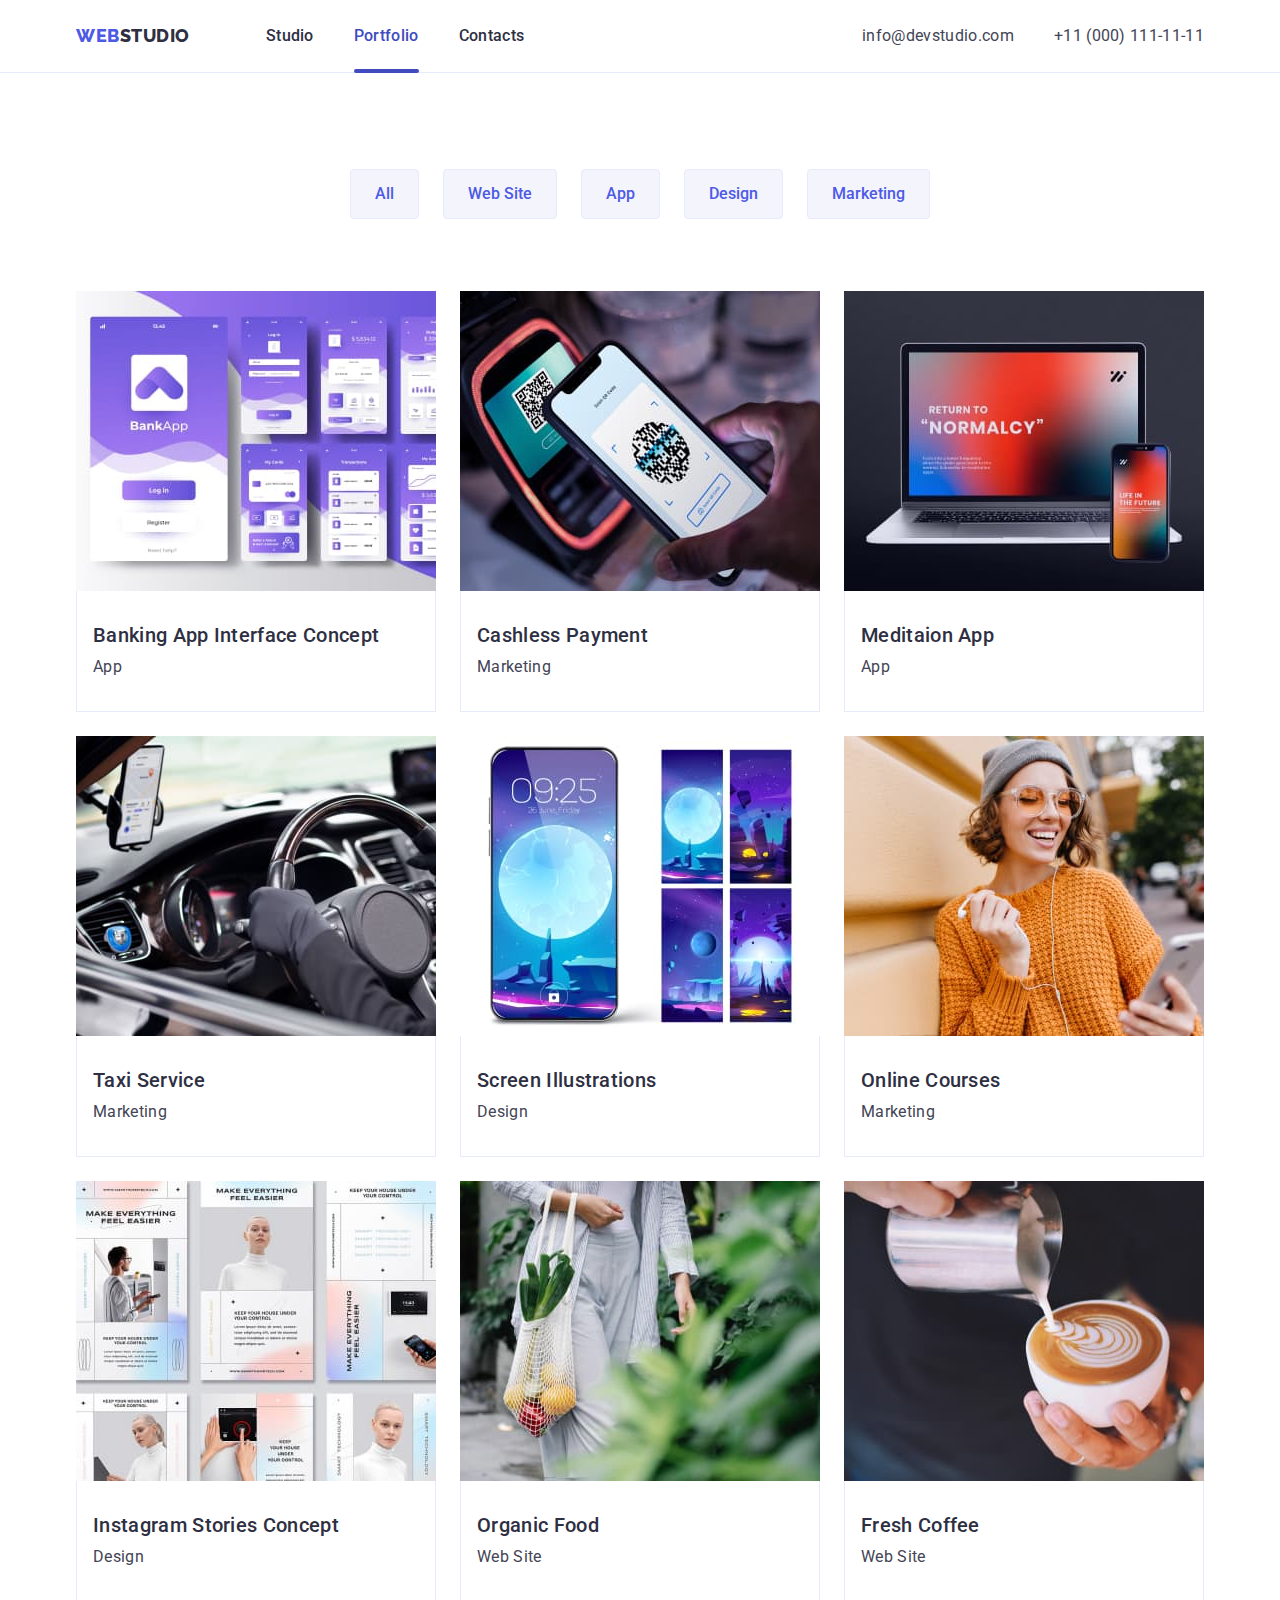
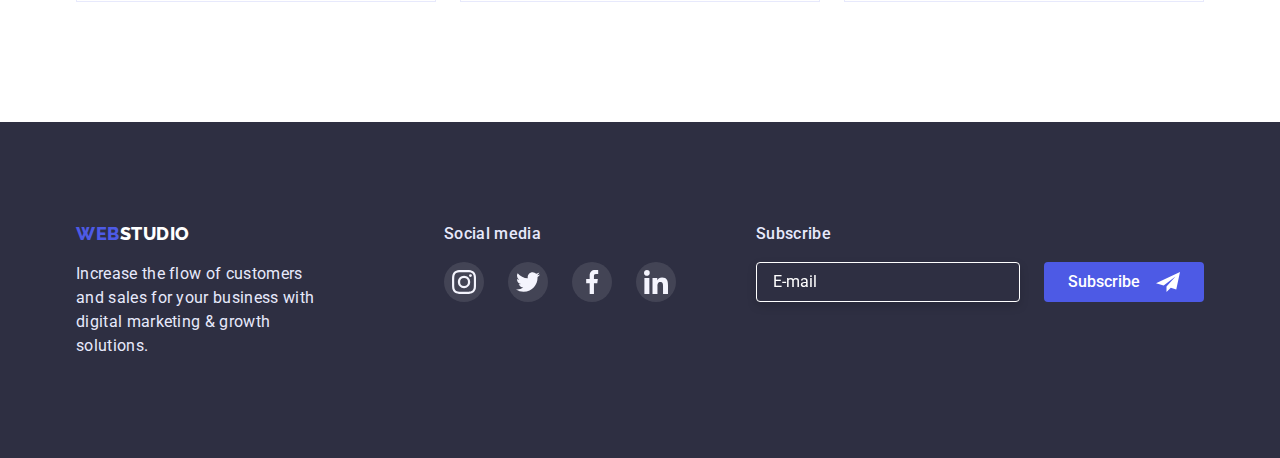
==== portfolio.html @ be39a6aa "Initial commit" ====
<!DOCTYPE html>
<html lang="en">
  <head>
    <meta charset="UTF-8" />
    <meta http-equiv="X-UA-Compatible" content="IE=edge" />
    <meta name="viewport" content="width=device-width, initial-scale=1.0" />
    <title>Web Studio</title>
    <link
      rel="stylesheet"
      href="https://cdnjs.cloudflare.com/ajax/libs/modern-normalize/1.1.0/modern-normalize.min.css"
    />
    <link rel="preconnect" href="https://fonts.googleapis.com" />
    <link rel="preconnect" href="https://fonts.gstatic.com" crossorigin />
    <link
      href="https://fonts.googleapis.com/css2?family=Raleway:wght@800&family=Roboto:wght@400;500;700&display=swap"
      rel="stylesheet"
    />
    <link rel="stylesheet" href="./css/styles.css" />
  </head>
  <body>
    <header>
      <div class="container">
        <div class="header-container">
          <nav class="header-nav">
            <a class="logo" href="./index.html">
              Web<span class="logo-decorate">Studio</span>
            </a>
            <ul class="header-menu">
              <li>
                <a class="navigation-link" href="./index.html"> Studio </a>
              </li>
              <li>
                <a class="navigation-link current" href="./portfolio.html">
                  Portfolio
                </a>
              </li>
              <li>
                <a class="navigation-link" href=""> Contacts </a>
              </li>
            </ul>
          </nav>
          <address>
            <ul class="header-adress">
              <li>
                <a class="address-link" href="mailto:info@devstudio.com"
                  >info@devstudio.com</a
                >
              </li>
              <li>
                <a class="address-link" href="tel:+110001111111"
                  >+11 (000) 111-11-11</a
                >
              </li>
            </ul>
          </address>
        </div>
      </div>
    </header>

    <main>
      <section class="portfolio">
        <div class="container">
          <h1 class="visually-hidden">Portfolio</h1>
          <ul class="portfolio-filter-menu">
            <li>
              <button class="portfolio-filter-btn" type="button">All</button>
            </li>
            <li>
              <button class="portfolio-filter-btn" type="button">
                Web Site
              </button>
            </li>
            <li>
              <button class="portfolio-filter-btn" type="button">App</button>
            </li>
            <li>
              <button class="portfolio-filter-btn" type="button">Design</button>
            </li>
            <li>
              <button class="portfolio-filter-btn" type="button">
                Marketing
              </button>
            </li>
          </ul>
          <ul class="portfolio-filter-list">
            <li class="portfolio-project-item">
              <a class="portfolio-project-link" href="">
                <div class="portfolio-image">
                  <img
                    src="./images/ProjectCard1.jpg"
                    alt="Banking App Interface Concept"
                    width="360"
                    height="300"
                  />
                  <p class="portfolio-description">
                    14 Stylish and User-Friendly App Design Concepts · Task
                    Manager App · Calorie Tracker App · Exotic Fruit Ecommerce
                    App · Cloud Storage App
                  </p>
                </div>
                <div class="portfolio-project-name">
                  <h2 class="portfolio-project-title">
                    Banking App Interface Concept
                  </h2>
                  <p class="portfolio-project-type">App</p>
                </div></a
              >
            </li>
            <li class="portfolio-project-item">
              <a class="portfolio-project-link" href="">
                <div class="portfolio-image">
                  <img
                    src="./images/ProjectCard2.jpg"
                    alt="Cashless Payment"
                    width="360"
                    height="300"
                  />
                  <p class="portfolio-description">
                    14 Stylish and User-Friendly App Design Concepts · Task
                    Manager App · Calorie Tracker App · Exotic Fruit Ecommerce
                    App · Cloud Storage App
                  </p>
                </div>
                <div class="portfolio-project-name">
                  <h2 class="portfolio-project-title">Cashless Payment</h2>
                  <p class="portfolio-project-type">Marketing</p>
                </div></a
              >
            </li>
            <li class="portfolio-project-item">
              <a class="portfolio-project-link" href="">
                <div class="portfolio-image">
                  <img
                    src="./images/ProjectCard3.jpg"
                    alt="Meditaion App"
                    width="360"
                    height="300"
                  />
                  <p class="portfolio-description">
                    14 Stylish and User-Friendly App Design Concepts · Task
                    Manager App · Calorie Tracker App · Exotic Fruit Ecommerce
                    App · Cloud Storage App
                  </p>
                </div>
                <div class="portfolio-project-name">
                  <h2 class="portfolio-project-title">Meditaion App</h2>
                  <p class="portfolio-project-type">App</p>
                </div></a
              >
            </li>
            <li class="portfolio-project-item">
              <a class="portfolio-project-link" href="">
                <div class="portfolio-image">
                  <img
                    src="./images/ProjectCard4.jpg"
                    alt="Taxi Service"
                    width="360"
                    height="300"
                  />
                  <p class="portfolio-description">
                    14 Stylish and User-Friendly App Design Concepts · Task
                    Manager App · Calorie Tracker App · Exotic Fruit Ecommerce
                    App · Cloud Storage App
                  </p>
                </div>
                <div class="portfolio-project-name">
                  <h2 class="portfolio-project-title">Taxi Service</h2>
                  <p class="portfolio-project-type">Marketing</p>
                </div></a
              >
            </li>
            <li class="portfolio-project-item">
              <a class="portfolio-project-link" href="">
                <div class="portfolio-image">
                  <img
                    src="./images/ProjectCard5.jpg"
                    alt="Screen Illustrations"
                    width="360"
                    height="300"
                  />
                  <p class="portfolio-description">
                    14 Stylish and User-Friendly App Design Concepts · Task
                    Manager App · Calorie Tracker App · Exotic Fruit Ecommerce
                    App · Cloud Storage App
                  </p>
                </div>
                <div class="portfolio-project-name">
                  <h2 class="portfolio-project-title">Screen Illustrations</h2>
                  <p class="portfolio-project-type">Design</p>
                </div></a
              >
            </li>
            <li class="portfolio-project-item">
              <a class="portfolio-project-link" href="">
                <div class="portfolio-image">
                  <img
                    src="./images/ProjectCard6.jpg"
                    alt="Online Courses"
                    width="360"
                    height="300"
                  />
                  <p class="portfolio-description">
                    14 Stylish and User-Friendly App Design Concepts · Task
                    Manager App · Calorie Tracker App · Exotic Fruit Ecommerce
                    App · Cloud Storage App
                  </p>
                </div>
                <div class="portfolio-project-name">
                  <h2 class="portfolio-project-title">Online Courses</h2>
                  <p class="portfolio-project-type">Marketing</p>
                </div></a
              >
            </li>
            <li class="portfolio-project-item">
              <a class="portfolio-project-link" href="">
                <div class="portfolio-image">
                  <img
                    src="./images/ProjectCard7.jpg"
                    alt="Instagram Stories Concept"
                    width="360"
                    height="300"
                  />
                  <p class="portfolio-description">
                    14 Stylish and User-Friendly App Design Concepts · Task
                    Manager App · Calorie Tracker App · Exotic Fruit Ecommerce
                    App · Cloud Storage App
                  </p>
                </div>
                <div class="portfolio-project-name">
                  <h2 class="portfolio-project-title">
                    Instagram Stories Concept
                  </h2>
                  <p class="portfolio-project-type">Design</p>
                </div></a
              >
            </li>
            <li class="portfolio-project-item">
              <a class="portfolio-project-link" href="">
                <div class="portfolio-image">
                  <img
                    src="./images/ProjectCard8.jpg"
                    alt="Organic Food"
                    width="360"
                    height="300"
                  />
                  <p class="portfolio-description">
                    14 Stylish and User-Friendly App Design Concepts · Task
                    Manager App · Calorie Tracker App · Exotic Fruit Ecommerce
                    App · Cloud Storage App
                  </p>
                </div>
                <div class="portfolio-project-name">
                  <h2 class="portfolio-project-title">Organic Food</h2>
                  <p class="portfolio-project-type">Web Site</p>
                </div></a
              >
            </li>

            <li class="portfolio-project-item">
              <a class="portfolio-project-link" href="">
                <div class="portfolio-image">
                  <img
                    src="./images/ProjectCard9.jpg"
                    alt="Fresh Coffee"
                    width="360"
                    height="300"
                  />
                  <p class="portfolio-description">
                    14 Stylish and User-Friendly App Design Concepts · Task
                    Manager App · Calorie Tracker App · Exotic Fruit Ecommerce
                    App · Cloud Storage App
                  </p>
                </div>
                <div class="portfolio-project-name">
                  <h2 class="portfolio-project-title">Fresh Coffee</h2>
                  <p class="portfolio-project-type">Web Site</p>
                </div></a
              >
            </li>
          </ul>
        </div>
      </section>
    </main>

    <footer>
      <div class="container">
        <div class="footer-container">
          <div class="footer-description">
            <a class="logo" href="./index.html">
              Web<span class="logo-decorate">Studio</span>
            </a>
            <p class="footer-info">
              Increase the flow of customers and sales for your business with
              digital marketing & growth solutions.
            </p>
          </div>
          <div class="footer-social">
            <p class="footer-social-title">Social media</p>
            <ul class="footer-socials-list">
              <li class="footer-socials-item">
                <a class="footer-socials-link" href="#">
                  <svg class="footer-socials-icon">
                    <use href="./images/icons.svg#icon-instagram"></use>
                  </svg>
                </a>
              </li>
              <li class="footer-socials-item">
                <a class="footer-socials-link" href="#">
                  <svg class="footer-socials-icon">
                    <use href="./images/icons.svg#icon-twitter"></use>
                  </svg>
                </a>
              </li>
              <li class="footer-socials-item">
                <a class="footer-socials-link" href="#">
                  <svg class="footer-socials-icon">
                    <use href="./images/icons.svg#icon-facebook"></use>
                  </svg>
                </a>
              </li>
              <li class="footer-socials-item">
                <a class="footer-socials-link" href="#">
                  <svg class="footer-socials-icon">
                    <use href="./images/icons.svg#icon-linkedin"></use>
                  </svg>
                </a>
              </li>
            </ul>
          </div>
          <div class="footer-form">
            <p class="footer-form-title">Subscribe</p>
            <form name="footer-form" autocomplete="off">
              <div class="footer-form-field">
                <input
                  class="footer-form-input"
                  type="email"
                  name="email"
                  id="email"
                  placeholder="E-mail"
                />
                <label class="visually-hidden" for="email"></label>
                <button class="footer-form-button" type="submit">
                  Subscribe
                  <svg class="footer-form-button-icon">
                    <use href="./images/icons.svg#icon-telegram"></use>
                  </svg>
                </button>
              </div>
            </form>
          </div>
        </div>
      </div>
    </footer>
    <script src="./js/modal.js"></script>
  </body>
</html>
---- css/styles.css ----
:root{
    --primary-brand-color:#4D5AE5;
    --pressed-state-color:#404BBF;
    --body-text-color:#434455;
    --headings-color:#2E2F42;
    --accent-color:#E7E9FC;
    --inverted-text-color:#fff;
    --light-slate-color:#8E8F99;
}

body{
    color:var(--body-text-color);
    font-family:'Roboto', sans-serif;
    font-size:16px;
    line-height:1.5;
    letter-spacing: 0.02em;
    background-color:var(--inverted-text-color);
}

ul{
    list-style-type: none;
    margin: 0;
    padding: 0;
}

img {
    display: block;
    max-width: 100%;
    height: auto;
}

h1,
h2,
h3,
h4,
h5,
h6,
p {
    margin: 0;
    padding: 0;
}

.visually-hidden {
    position: absolute;
    width: 1px;
    height: 1px;
    margin: -1px;
    border: 0;
    padding: 0;
    white-space: nowrap;
    clip-path: inset(100%);
    clip: rect(0 0 0 0);
    overflow: hidden;
}

.container {
    width: 100%;
    max-width: 1158px;
    padding: 0 15px;
    margin: 0 auto;
}

.section-title {
    text-align: center;
    color: var(--headings-color);
    font-weight: 700;
    font-size: 36px;
    line-height: 1.11;
}

/* Header */
header{
    border-bottom: 1px solid var(--accent-color);
}

.header-container{
    display:flex;
    align-items: center;
    gap:40px;

}

.header-nav{
    display: flex;
    gap:76px;
    flex-grow: 1;
    align-items: center;
}
.header-menu{
    display: flex;
    gap: 40px;
}
.header-adress{
    display: flex;
    gap: 40px;
}

.navigation-link {
    position: relative;
    color: var(--headings-color);
    font-weight: 500;
}

.navigation-link.current{
    color:var(--pressed-state-color);
}

.navigation-link.current::after {
  position: absolute;
  bottom: -1px;
  display: block;
  width: 100%;
  height: 4px;
  background-color: var(--pressed-state-color);
  border-radius: 2px;
  content: '';
} 

.logo{
    color:var(--primary-brand-color);
    font-family: 'Raleway', sans-serif;
    font-weight: 800;
    font-size: 18px;
    line-height: 1.33;
    letter-spacing: 0.03em;
    text-transform: uppercase;
    text-decoration: none;
}

.logo-decorate{
    color:var(--headings-color);
}



.navigation-link, .address-link{
    text-decoration: none;
    display:inline-block;
    padding: 24px 0;
    transition: color 250ms cubic-bezier(0.4, 0, 0.2, 1);
}


.address-link{
    color: var(--body-text-color);
    font-style: normal;
}

.navigation-link:hover,
.address-link:hover{
    color:var(--pressed-state-color);
}

.navigation-link:focus,
.address-link:focus {
    color: var(--pressed-state-color);
}

/* Footer*/

.footer-container{
    display:flex;
}

.footer-social{
    margin-left: 120px;
}

.footer-form{
    margin-left: 80px;
}

footer .logo-decorate {
    color: var(--inverted-text-color);
}

footer {
    background-color: var(--headings-color);
    padding: 100px 0;
}

.footer-info {
    color: var(--accent-color);
    max-width: 264px;
}


.footer-container .logo{
    display:inline-block;
    margin-bottom:16px;
}

.footer-social-title, .footer-form-title{
    margin-bottom: 16px;
    color: var(--accent-color);
    font-weight: 500;
}

.footer-form-field{
    display:flex;
    gap:24px;
}

.footer-form-input{
    padding-left: 16px ;
    background-color: var(--headings-color);
    color: var(--inverted-text-color);
    width:264px;
    height:40px;
    border: 1px solid var(--inverted-text-color);
    filter: drop-shadow(0px 4px 4px rgba(0, 0, 0, 0.15));
    border-radius: 4px;
}

.footer-form-input::placeholder{
    color:var(--inverted-text-color);
    padding:8px 0 8px 0;
}

.footer-form-button{
    display: flex;
    justify-content: center;
    align-items: center;
    padding: 8px 24px;
    gap: 16px;
    background-color: var(--primary-brand-color);
    color:var(--inverted-text-color);
    border: none;
    border-radius: 4px;
    font-weight: 500;
    cursor: pointer;
    transition: background-color 250ms cubic-bezier(0.4, 0, 0.2, 1);
}

.footer-form-button:hover,
.footer-form-button:focus {
    background-color: var(--pressed-state-color);
}

.footer-form-button-icon{
    width:24px;
    height: 24px;
    fill: var(--inverted-text-color);
}

/* Footer-socials*/
.footer-socials-list {
    display: flex;
    justify-content: center;
    gap: 24px;
}

.footer-socials-item {
    width: 40px;
    height: 40px;
}

.footer-socials-link {
    display: flex;
    align-items: center;
    justify-content: center;
    width: 100%;
    height: 100%;
    background-color: #FFFFFF1A;;
    border-radius: 50%;
    transition: background-color 250ms cubic-bezier(0.4, 0, 0.2, 1);
}

.footer-socials-link:hover, .footer-socials-link:focus {
    background-color: #31D0AA;
}

.footer-socials-icon {
    width: 24px;
    height: 24px;
}
/* Hero section*/
.hero{
    background-color: var(--headings-color);
    background-attachment: fixed;
    background-image: linear-gradient(rgba(46, 47, 66, 0.7), rgba(46, 47, 66, 0.7)), url(../images/hero-bg.jpg);
    background-repeat: no-repeat;
    background-position: center;
    background-size: cover;
    max-width:1440px;
    margin:0 auto;
    color:var(--inverted-text-color);
    text-align: center;
    padding: 188px 0;
}

.hero-title{
    font-size: 56px;
    line-height: 1.07; 
    margin-bottom:48px;
    width:496px;
    display:inline-block;
}

.hero-button{
    margin:0 auto;
    display:block;
    font-family: 'Roboto';
    font-weight: 500;
    font-size: 16px;
    line-height: 1.5;
    color: var(--inverted-text-color);
    background-color: var(--primary-brand-color);
    cursor: pointer;
    border-radius: 4px;
    border-width: 0;
    padding: 16px 32px;
    box-shadow: 0px 4px 4px rgba(0, 0, 0, 0.15);
    transition: background-color 250ms cubic-bezier(0.4, 0, 0.2, 1);
}

.hero-button:hover, .hero-button:focus{
    background-color: var(--pressed-state-color);
}


/* Benefits section*/

.benefits{
    padding:120px 0; 
}
.benefits-title{
    color:var(--headings-color);
    font-weight: 500;
    font-size: 20px;
    line-height: 1.2;
}

.benefits-list{
    display:flex;
    gap:24px;
}

.benefits-item{
    flex-basis: calc((100% - 72px) / 4);
}

.benefits-title{
    margin-bottom:8px;
}

.benefits-icon-thumb{
    display:flex;
    align-items: center;
    justify-content: center;
    margin-bottom: 8px;
    width:264px;
    height:112px;
    background: #F4F4FD;
    border-radius: 4px;
}
.benefits-icon{
    width: 64px;
    height: 64px;
}

/* Works section*/

.works{
    padding-bottom:120px;
}

.works-list{
    margin-top:72px;
    display: flex;
    gap:24px;
}


/* Team section*/
.team-section{
    background-color: #F4F4FD;
    padding: 120px 0;
}

.team-card{
    background-color: var(--inverted-text-color);
    text-align: center;
    box-shadow: 0px 1px 6px rgba(46, 47, 66, 0.08), 0px 1px 1px rgba(46, 47, 66, 0.16), 0px 2px 1px rgba(46, 47, 66, 0.08);
    border-radius: 0px 0px 4px 4px;
}

.team-card-title{
    color:var(--headings-color);
    font-weight: 500;
    font-size: 20px;
    line-height: 1.2;
    margin-bottom:8px;
}

.team-card-description{
    margin-bottom: 8px;
}

.team-list{
    margin-top: 72px;
    display:flex;
    gap:24px;

}

.team-card-name{
    padding:32px 16px;
}

/* Socials */
.socials-list {
    display: flex;
    justify-content: center;
    gap: 24px;
}

.socials-item {
    width: 40px;
    height: 40px;
}

.socials-link {
    display: flex;
    align-items: center;
    justify-content: center;
    width: 100%;
    height: 100%;
    background-color: var(--primary-brand-color);
    border-radius: 50%;
    transition: background-color 250ms cubic-bezier(0.4, 0, 0.2, 1);
}

.socials-link:hover, .socials-link:focus {
    background-color: var(--pressed-state-color);
}

.socials-icon {
    width: 16px;
    height: 16px;
}

/*Customers*/

.customers{
    padding-top: 143px;
    padding-bottom:120px;
}

.customers .section-title{
    margin-bottom: 72px;
}

.customers-list {
    display: flex;
    justify-content: center;
    gap: 24px;
}

.customers-link {
    display: flex;
    align-items: center;
    justify-content: center;
    border: 1px solid #8E8F99;
    border-radius: 4px;
    width: 168px;
    height: 88px;
    padding: 16px 32px;
    fill: #8E8F99;
    transition: fill 250ms cubic-bezier(0.4, 0, 0.2, 1), border 250ms cubic-bezier(0.4, 0, 0.2, 1);
}

.customers-link:hover, .customers-link:focus {
    fill: var(--primary-brand-color);
    border: 1px solid var(--primary-brand-color);
}

.customers-icon{
    width: 104px;
    height: 56px;
}


/*Portfolio*/


.portfolio{
 padding:96px 0 120px 0; 
}
.portfolio-filter-menu{
    display:flex;
    gap:24px; 
    justify-content: center;
}

.portfolio-filter-list{
    display: flex;
    gap: 24px;
    flex-wrap: wrap;
    margin-top:72px;
}


.portfolio-project-item{
flex-basis: calc((100% - 48px) / 3);

}

.portfolio-filter-btn{
    background-color: #F4F4FD;
    color:var(--primary-brand-color);
    font-family: 'Roboto';
    font-weight: 500;
    font-size: 16px;
    line-height: 1.5;
    cursor: pointer;
    border: 1px solid #E7E9FC;
    border-radius: 4px;
    padding:12px 24px;
    transition: background-color 250ms cubic-bezier(0.4, 0, 0.2, 1), box-shadow 250ms cubic-bezier(0.4, 0, 0.2, 1), border 250ms cubic-bezier(0.4, 0, 0.2, 1);
}

.portfolio-filter-btn:hover, .portfolio-filter-btn:focus{
    background-color: var(--pressed-state-color);
    color:var(--inverted-text-color);
    box-shadow: 0px 3px 1px rgba(0, 0, 0, 0.1), 
                0px 2px 1px rgba(0, 0, 0, 0.08), 
                0px 2px 2px rgba(0, 0, 0, 0.12);
    border: 1px solid var(--primary-brand-color);
}

.portfolio-project-link{
    text-decoration: none;
    display: block;
    transition: box-shadow 250ms cubic-bezier(0.4, 0, 0.2, 1);
}

.portfolio-image {
    position: relative;
    overflow: hidden;
}

.portfolio-description {
    padding: 40px 32px 0 32px;
    position: absolute;
    top: 0;
    left: 0;
    width: 100%;
    height: 100%;
    color: #F4F4FD;
    background-color: var(--primary-brand-color);
    transform: translateY(100%);
    transition: transform 250ms cubic-bezier(0.4, 0, 0.2, 1);
}

.portfolio-project-link:hover .portfolio-description, .portfolio-project-link:focus .portfolio-description {
    transform: translateY(0);
}


.portfolio-project-link:hover,.portfolio-project-link:focus{
        box-shadow: 0px 1px 6px rgba(46, 47, 66, 0.08),
            0px 1px 1px rgba(46, 47, 66, 0.16),
            0px 2px 1px rgba(46, 47, 66, 0.08);
}

.portfolio-project-title{
    color:var(--headings-color);
    font-weight: 500;
    font-size: 20px;
    line-height: 1.2;
    margin-bottom:8px;
}

.portfolio-project-name{
    padding:32px 0 32px 16px;
    border-bottom:1px solid var(--accent-color);
    border-left: 1px solid var(--accent-color);
    border-right: 1px solid var(--accent-color);

}


.portfolio-project-type{
    color: var(--body-text-color);
    font-family: 'Roboto', sans-serif;
    font-weight: 400;
    font-size: 16px;
    line-height: 1.5;
}

/* Modal */
.backdrop {
    position: fixed;
    z-index: 1;
    top: 0;
    left: 0;
    display: flex;
    align-items: center;
    justify-content: center;
    width: 100%;
    height: 100%;
    padding: 20px 0;
    background-color: rgba(46, 47, 66, 0.4);;
    transition: opacity 250ms cubic-bezier(0.4, 0, 0.2, 1), visibility 250ms cubic-bezier(0.4, 0, 0.2, 1);
}

.backdrop.is-hidden {
    opacity: 0;
    visibility: hidden;
    pointer-events: none;
}

.modal {
    padding:72px 24px 24px 24px;
    position: relative;
    overflow: auto;
    width: 100%;
    max-width: 408px;
    max-height: 576px;
    height: 100%;
    background-color:#FCFCFC;
    transition: transform 250ms cubic-bezier(0.4, 0, 0.2, 1);
    box-shadow: 0px 1px 1px rgba(0, 0, 0, 0.14), 0px 1px 3px rgba(0, 0, 0, 0.12), 0px 2px 1px rgba(0, 0, 0, 0.2);
    border-radius: 4px;
}

.backdrop.is-hidden .modal {
    transform: scale(0);
}

.modal-close {
    position: absolute;
    top: 24px;
    right: 24px;
    border:none;
    background-color: #FCFCFC;
    cursor:pointer;
    display: flex;
    align-items: center;
    justify-content: center;
    width: 24px;
    height: 24px;
    background-color: #E7E9FC;
    border: 1px solid rgba(0, 0, 0, 0.1);
    border-radius: 50%;
    transition: background-color 250ms cubic-bezier(0.4, 0, 0.2, 1), border 250ms cubic-bezier(0.4, 0, 0.2, 1), fill 250ms cubic-bezier(0.4, 0, 0.2, 1) ;
}

.modal-close:hover{
    background-color: var(--pressed-state-color);
    border:none;
    fill: var(--inverted-text-color);
}

.modal-button-icon{
    width: 8px;
    height: 8px;
}

/* Form */

.contact-form-container{
    margin:72px 24px 0 24px;
    width: 360px;
}

.contact-form-title{
    color:var(--headings-color);
    font-weight: 500;
    font-size:16px;
    line-height:1.5;
    text-align: center;
    margin-bottom: 16px;
}

.contact-form-field {
    position: relative;
}
.contact-form-label{
    display:block;
    color: var(--light-slate-color);
    font-size:12px;
    line-height: 1.16;
    margin-bottom:4px;
}
.contact-form-input{
    width: 100%;
    height: 40px;
    padding: 0 0 0 38px;
    border: 1px solid rgba(46, 47, 66, 0.2);
    border-radius: 4px;
    margin-bottom: 8px;
    transition: border-color 250ms cubic-bezier(0.4, 0, 0.2, 1);
}

.contact-form-input:focus {
    outline: none;
    border-color:var(--primary-brand-color) ;
}
.contact-form-input:focus + .contact-form-icon{
    fill: var(--primary-brand-color);
}


.contact-form-icon {
    position: absolute;
    left:16px;
    top: 60%;
    width: 18px;
    height: 24px;
    transform: translateY(-50%);
    fill:var(--headings-color);
    transition: fill 250ms cubic-bezier(0.4, 0, 0.2, 1);
}

.contact-form-textarea{
    height: 120px;
    margin-bottom: 32px;
}

.textarea{
    height:100%;
    resize: none;
}

.contact-form-textarea .textarea{
    padding: 4px 0 0 14px;
}
.textarea::placeholder{
    padding:8px 0 0 0;
    font-size: 12px;
    line-height: 1.16;
    letter-spacing: 0.04em;
    color: rgba(46, 47, 66, 0.4);
}


.contact-form-button{
    margin:24px auto;
    margin-bottom: 0;
    height:56px;
    width:169px;
    color: var(--inverted-text-color);
    font-weight: 500;
    letter-spacing: 0.04em;
    font-size: 16px;
    line-height: 1.5;
    cursor:pointer;
    display: block;
    border: none;
    box-shadow: 0px 4px 4px rgba(0, 0, 0, 0.15);
    border-radius: 4px;
    text-align: center;
    background-color: var(--primary-brand-color);
    transition: background-color 250ms cubic-bezier(0.4, 0, 0.2, 1);;
}

.contact-form-button:focus, .contact-form-button:hover{
    background-color: var(--pressed-state-color);
}

.contact-form-checkbox {
    position: relative;
    display: flex;
    align-items: center;
    height: 16px;
}

.checkbox-icon {
    position: absolute;
    left:0;
    width: 16px;
    height: 16px;
    border: 1px solid var(--headings-color);
    border-radius: 2px;
}

.checkbox-input {
    appearance: none;
}

.checkbox-input:checked+ .checkbox-icon {
    border:none;
    background-color: var(--pressed-state-color);
    background-image: url(../images/check.svg);
    background-origin: content-box;
    background-repeat: no-repeat;
    background-position: center;
}
.checkbox-label {
    display: flex;
    align-items: center;
    cursor: pointer;
    color: var(--light-slate-color);
    font-size: 12px;
    line-height: 1.16px;
    letter-spacing: 0.04em;
    padding-left: 24px;
}

.privacy-policy {
    color:var(--primary-brand-color);
    margin-left:4px;
}
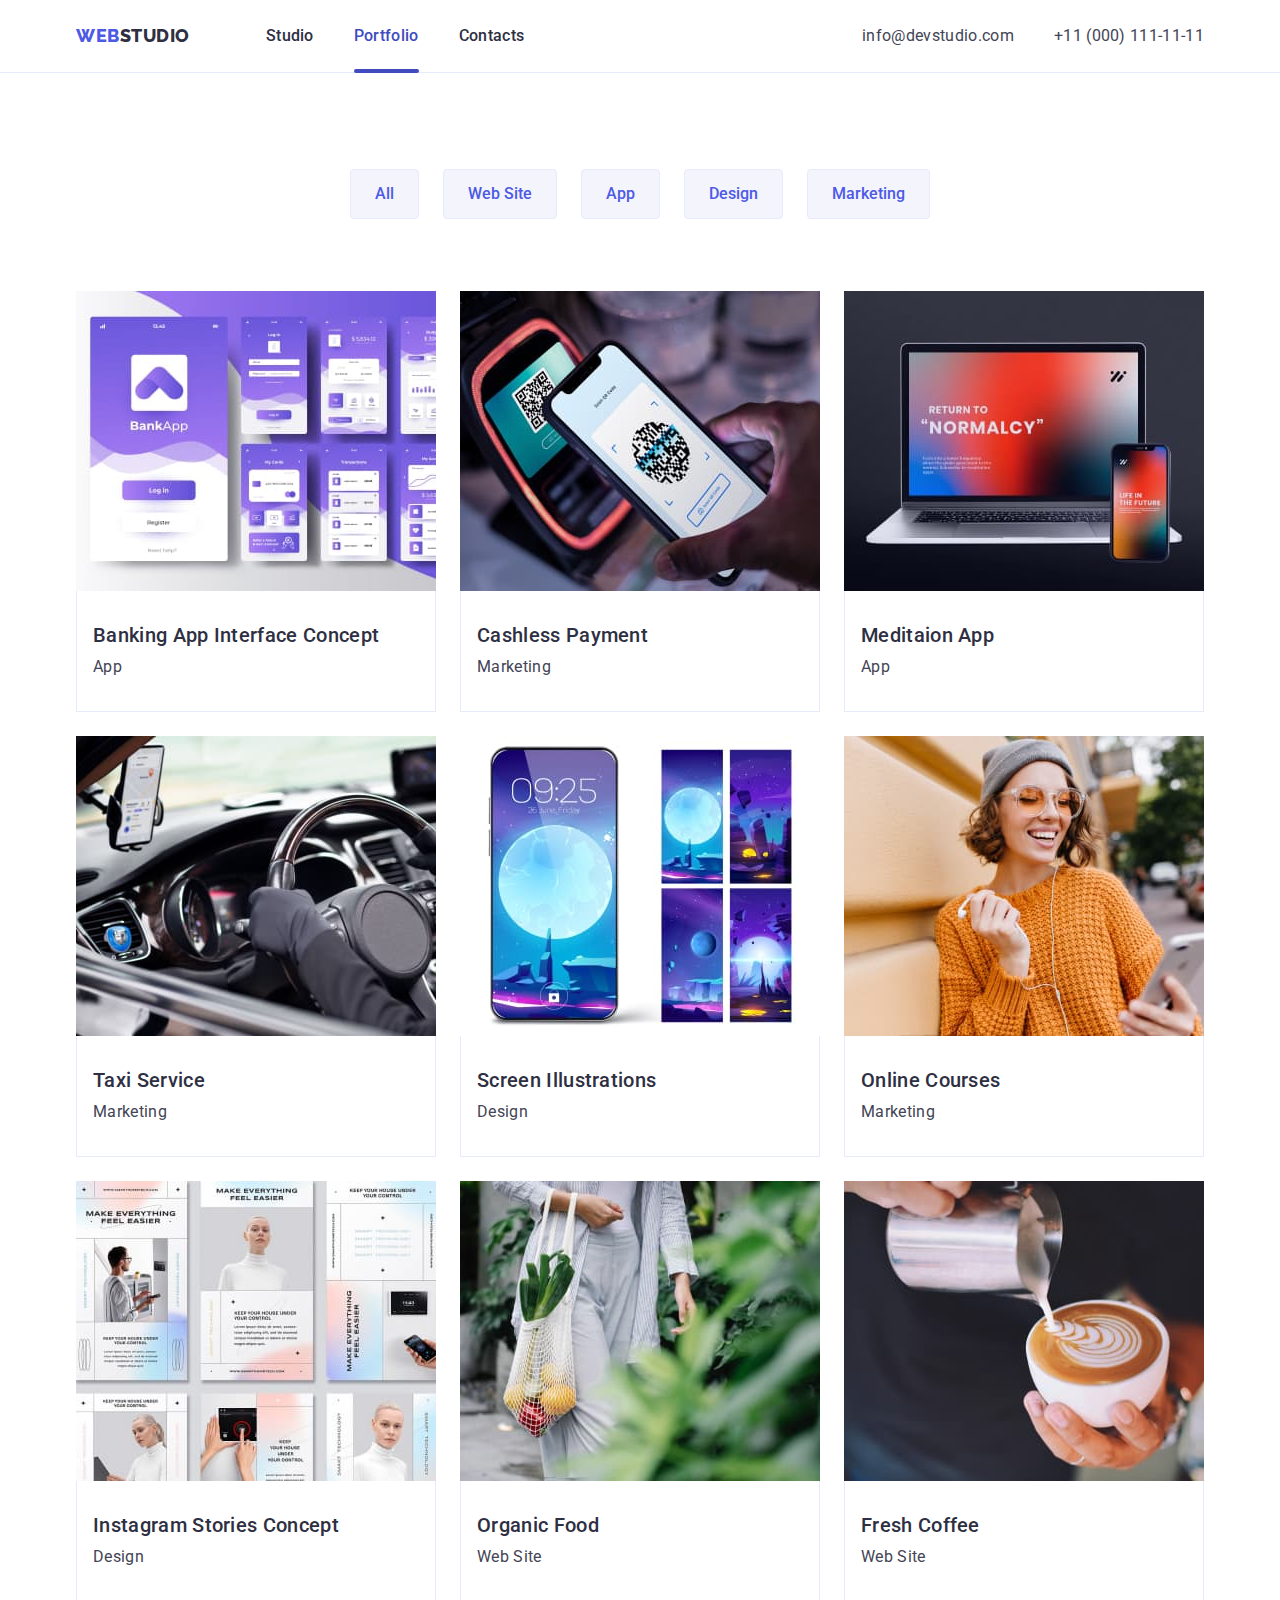
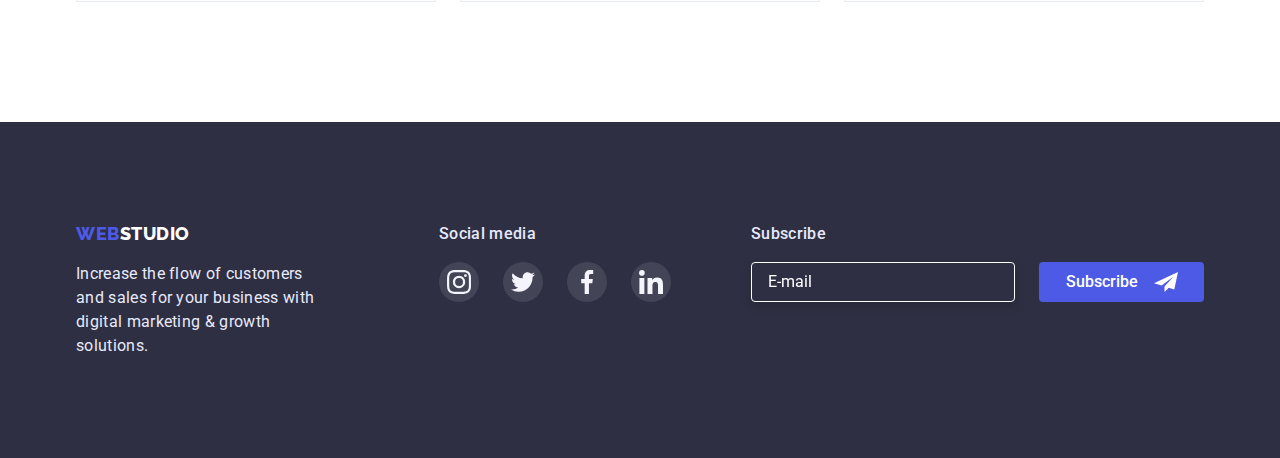
==== commit 6003707e: "resposible images" ====
--- a/portfolio.html
+++ b/portfolio.html
@@ -20,7 +20,7 @@
   <body>
     <header>
       <div class="container">
-        <div class="header-container">
+        <div class="header-container-desktop">
           <nav class="header-nav">
             <a class="logo" href="./index.html">
               Web<span class="logo-decorate">Studio</span>
@@ -53,6 +53,92 @@
               </li>
             </ul>
           </address>
+        </div>
+        <div class="header-container-mobile">
+          <a class="logo" href="./index.html">
+            Web<span class="logo-decorate">Studio</span>
+          </a>
+          <button
+            class="header-burger js-open-menu"
+            type="button"
+            aria-expanded="false"
+          >
+            <svg class="header-burger-icon" width="32" height="22">
+              <use href="./images/icons.svg#icon-menu-hamburger"></use>
+            </svg>
+          </button>
+        </div>
+        <div class="mobile-menu js-menu-container">
+          <div class="mobile-menu-container">
+            <button class="js-close-menu modal-close" type="button">
+              <svg class="modal-button-icon">
+                <use href="./images/icons.svg#icon-close"></use>
+              </svg>
+            </button>
+
+            <ul>
+              <div class="mobile-menu-navigation">
+                <li>
+                  <a class="navigation-link" href="./index.html"> Studio </a>
+                </li>
+                <li>
+                  <a class="navigation-link" href="./portfolio.html">
+                    Portfolio
+                  </a>
+                </li>
+                <li>
+                  <a class="navigation-link" href=""> Contacts </a>
+                </li>
+              </div>
+            </ul>
+
+            <ul>
+              <div class="mobile-menu-adress">
+                <li>
+                  <a class="address-link" href="tel:+110001111111"
+                    >+11 (000) 111-11-11</a
+                  >
+                </li>
+                <li>
+                  <a
+                    class="address-link mobile-mailto"
+                    href="mailto:info@devstudio.com"
+                    >info@devstudio.com</a
+                  >
+                </li>
+              </div>
+            </ul>
+            <ul class="socials-list">
+              <li class="socials-item">
+                <a class="socials-link" href="#">
+                  <svg class="socials-icon">
+                    <use href="./images/icons.svg#icon-instagram"></use>
+                  </svg>
+                </a>
+              </li>
+              <li class="socials-item">
+                <a class="socials-link" href="#">
+                  <svg class="socials-icon">
+                    <use href="./images/icons.svg#icon-twitter"></use>
+                  </svg>
+                </a>
+              </li>
+              <li class="socials-item">
+                <a class="socials-link" href="#">
+                  <svg class="socials-icon">
+                    <use href="./images/icons.svg#icon-facebook"></use>
+                  </svg>
+                </a>
+              </li>
+              <li class="socials-item">
+                <a class="socials-link" href="#">
+                  <svg class="socials-icon">
+                    <use href="./images/icons.svg#icon-linkedin"></use>
+                  </svg>
+                </a>
+              </li>
+            </ul>
+          </div>
         </div>
       </div>
     </header>
@@ -87,6 +173,10 @@
               <a class="portfolio-project-link" href="">
                 <div class="portfolio-image">
                   <img
+                    srcset="
+                      ./images/ProjectCard1.jpg    1x,
+                      ./images/ProjectCard1@2x.jpg 2x
+                    "
                     src="./images/ProjectCard1.jpg"
                     alt="Banking App Interface Concept"
                     width="360"
@@ -110,6 +200,10 @@
               <a class="portfolio-project-link" href="">
                 <div class="portfolio-image">
                   <img
+                    srcset="
+                      ./images/ProjectCard2.jpg    1x,
+                      ./images/ProjectCard2@2x.jpg 2x
+                    "
                     src="./images/ProjectCard2.jpg"
                     alt="Cashless Payment"
                     width="360"
@@ -131,6 +225,10 @@
               <a class="portfolio-project-link" href="">
                 <div class="portfolio-image">
                   <img
+                    srcset="
+                      ./images/ProjectCard3.jpg    1x,
+                      ./images/ProjectCard3@2x.jpg 2x
+                    "
                     src="./images/ProjectCard3.jpg"
                     alt="Meditaion App"
                     width="360"
@@ -152,6 +250,10 @@
               <a class="portfolio-project-link" href="">
                 <div class="portfolio-image">
                   <img
+                    srcset="
+                      ./images/ProjectCard4.jpg    1x,
+                      ./images/ProjectCard4@2x.jpg 2x
+                    "
                     src="./images/ProjectCard4.jpg"
                     alt="Taxi Service"
                     width="360"
@@ -173,6 +275,10 @@
               <a class="portfolio-project-link" href="">
                 <div class="portfolio-image">
                   <img
+                    srcset="
+                      ./images/ProjectCard5.jpg    1x,
+                      ./images/ProjectCard5@2x.jpg 2x
+                    "
                     src="./images/ProjectCard5.jpg"
                     alt="Screen Illustrations"
                     width="360"
@@ -194,6 +300,10 @@
               <a class="portfolio-project-link" href="">
                 <div class="portfolio-image">
                   <img
+                    srcset="
+                      ./images/ProjectCard6.jpg    1x,
+                      ./images/ProjectCard6@2x.jpg 2x
+                    "
                     src="./images/ProjectCard6.jpg"
                     alt="Online Courses"
                     width="360"
@@ -215,6 +325,10 @@
               <a class="portfolio-project-link" href="">
                 <div class="portfolio-image">
                   <img
+                    srcset="
+                      ./images/ProjectCard7.jpg    1x,
+                      ./images/ProjectCard7@2x.jpg 2x
+                    "
                     src="./images/ProjectCard7.jpg"
                     alt="Instagram Stories Concept"
                     width="360"
@@ -238,6 +352,10 @@
               <a class="portfolio-project-link" href="">
                 <div class="portfolio-image">
                   <img
+                    srcset="
+                      ./images/ProjectCard8.jpg    1x,
+                      ./images/ProjectCard8@2x.jpg 2x
+                    "
                     src="./images/ProjectCard8.jpg"
                     alt="Organic Food"
                     width="360"
@@ -260,6 +378,10 @@
               <a class="portfolio-project-link" href="">
                 <div class="portfolio-image">
                   <img
+                    srcset="
+                      ./images/ProjectCard9.jpg    1x,
+                      ./images/ProjectCard9@2x.jpg 2x
+                    "
                     src="./images/ProjectCard9.jpg"
                     alt="Fresh Coffee"
                     width="360"
@@ -351,6 +473,7 @@
         </div>
       </div>
     </footer>
+    <script src="./js/mobile-menu.js"></script>
     <script src="./js/modal.js"></script>
   </body>
 </html>
--- a/css/styles.css
+++ b/css/styles.css
@@ -54,10 +54,21 @@
 }
 
 .container {
-    width: 100%;
-    max-width: 1158px;
+    max-width: 428px;
     padding: 0 15px;
     margin: 0 auto;
+}
+
+@media screen and (min-width: 768px) {
+    .container {
+        max-width: 768px;
+    }
+}
+
+@media screen and (min-width: 1158px) {
+    .container {
+        max-width: 1158px;
+    }
 }
 
 .section-title {
@@ -69,15 +80,128 @@
 }
 
 /* Header */
-header{
+
+header {
     border-bottom: 1px solid var(--accent-color);
 }
 
-.header-container{
+/* Header-mobile */
+.header-container-mobile{
+    padding:20px 16px;
+    display: flex;
+    align-items: center;
+    justify-content: space-between;
+}
+
+@media (min-width: 768px) {
+    .header-container-mobile {
+        display: none;
+    }
+}
+
+.header-burger{
+    display: flex;
+    align-items: center;
+    justify-content: center;
+    width: 32px;
+    height: 22px;
+    padding: 0;
+    stroke: var(--headings-color);
+    background-color: var(--inverted-text-color);
+    border: none;
+    cursor: pointer;
+}
+
+ .mobile-menu{
+    padding: 80px 35px 40px 40px;
+    position: fixed;
+    top: 0;
+    left: 0;
+    bottom: 0;
+    overflow: auto;
+    width: 100%;
+    max-height: 796px;
+    height: 100%;
+    background-color: var(--inverted-text-color);
+    transform: translateY(-100%);
+    transition: transform 250ms cubic-bezier(0.4, 0, 0.2, 1);
+    font-size:36px;
+    line-heigth:1.11;
+    font-weight:700;
+    letter-spacing: 0.02em;
+    z-index: 2;
+} 
+
+.mobile-menu.is-open {
+    transform: translateY(0);
+}
+
+@media (min-width: 768px) {
+    .mobile-menu {
+        display: none;
+    }
+}
+.mobile-menu-navigation .navigation-link {
+    padding: 0;
+}
+
+.mobile-menu-navigation{
+    display: flex;
+    flex-direction: column;
+    gap: 20px;
+    margin-bottom: 264px;
+}
+
+.mobile-menu-adress{
     display:flex;
-    align-items: center;
+    flex-direction: column;
     gap:40px;
-
+    margin-bottom:48px;
+}
+.mobile-menu-adress .address-link{
+    padding: 0;
+}
+
+.mobile-menu .socials-list{
+    gap:56px;
+}
+
+
+.mobile-mailto{
+    font-size:20px;
+    line-height: 1.2;
+    font-weight: 500;
+    letter-spacing: 0.02em;
+    color: #434455;
+}
+
+
+/* Header-desktop */
+
+
+.header-container-desktop {
+    display: none;
+}
+
+@media (min-width: 768px) {
+    .header-container-desktop {
+        display: flex;
+        align-items: center;
+        }
+        .header-adress .address-link {
+        padding: 6px 0;
+        }
+    }
+
+
+@media (min-width: 1200px) {
+    .header-container-desktop {
+        align-items: center;
+    }
+    .header-adress {
+        display: flex;
+        gap: 40px;
+        }
 }
 
 .header-nav{
@@ -90,10 +214,7 @@
     display: flex;
     gap: 40px;
 }
-.header-adress{
-    display: flex;
-    gap: 40px;
-}
+
 
 .navigation-link {
     position: relative;
@@ -131,8 +252,6 @@
     color:var(--headings-color);
 }
 
-
-
 .navigation-link, .address-link{
     text-decoration: none;
     display:inline-block;
@@ -140,7 +259,6 @@
     transition: color 250ms cubic-bezier(0.4, 0, 0.2, 1);
 }
 
-
 .address-link{
     color: var(--body-text-color);
     font-style: normal;
@@ -160,15 +278,43 @@
 
 .footer-container{
     display:flex;
-}
-
-.footer-social{
-    margin-left: 120px;
-}
-
-.footer-form{
-    margin-left: 80px;
-}
+    flex-direction: column;
+    gap: 72px;
+}
+
+
+@media (min-width: 768px) {
+    .footer-container {
+        flex-direction: row;
+        gap: 24px;
+        flex-wrap: wrap;
+        flex-basis: calc((100% - 24px) / 2);
+        justify-content: center;
+    }
+
+}
+
+@media (min-width: 768px) and (max-width: 1199px){
+    .footer-form {
+        margin-top: 48px;
+        }
+}
+
+
+@media (min-width: 1200px) {
+    .footer-container {
+        flex-wrap: nowrap;
+        gap: 0; 
+    }
+    .footer-social {
+        margin-left: 120px;
+        }
+    
+    .footer-form {
+        margin-left: 80px;
+        }
+}
+
 
 footer .logo-decorate {
     color: var(--inverted-text-color);
@@ -176,12 +322,22 @@
 
 footer {
     background-color: var(--headings-color);
-    padding: 100px 0;
-}
+    padding: 96px 0;
+    text-align: center;
+}
+
+@media (min-width: 768px){
+    footer {
+        text-align: left;
+        padding: 100px 0;
+        }
+}
+
 
 .footer-info {
     color: var(--accent-color);
     max-width: 264px;
+    text-align: left;
 }
 
 
@@ -198,20 +354,35 @@
 
 .footer-form-field{
     display:flex;
-    gap:24px;
+    flex-direction: column;
+    gap:16px;
+    align-items: center;
+}
+
+@media (min-width: 768px) {
+    .footer-form-field {
+        display: flex;
+        flex-direction: row;
+        gap: 24px;
+        }
 }
 
 .footer-form-input{
     padding-left: 16px ;
     background-color: var(--headings-color);
     color: var(--inverted-text-color);
-    width:264px;
+    width:346px;
     height:40px;
     border: 1px solid var(--inverted-text-color);
     filter: drop-shadow(0px 4px 4px rgba(0, 0, 0, 0.15));
     border-radius: 4px;
 }
 
+@media (min-width: 768px) {
+    .footer-form-input {
+        width:264px;
+    }
+}
 .footer-form-input::placeholder{
     color:var(--inverted-text-color);
     padding:8px 0 8px 0;
@@ -223,6 +394,7 @@
     align-items: center;
     padding: 8px 24px;
     gap: 16px;
+    width: 165px;
     background-color: var(--primary-brand-color);
     color:var(--inverted-text-color);
     border: none;
@@ -286,15 +458,46 @@
     margin:0 auto;
     color:var(--inverted-text-color);
     text-align: center;
-    padding: 188px 0;
+    padding: 112px 0;
+}
+
+@media (min-device-pixel-ratio: 2),
+(min-resolution: 192dpi),
+(min-resolution: 2dppx) {
+    .hero {
+        background-image: linear-gradient(rgba(46, 47, 66, 0.7), rgba(46, 47, 66, 0.7)), url(../images/hero-bg@2x.jpg);
+    }
+}
+
+@media (min-width: 1200px) {
+    .hero{
+     padding: 188px 0;
+    }
 }
 
 .hero-title{
+    font-size: 36px;
+    line-height: 1.11; 
+    margin-bottom:72px;
+    max-width:496px;
+    display:inline-block;
+    letter-spacing: 0.02em;
+}
+
+@media (min-width: 768px) {
+    .hero-title {
     font-size: 56px;
-    line-height: 1.07; 
-    margin-bottom:48px;
-    width:496px;
-    display:inline-block;
+    line-height: 1.07;
+    margin-bottom: 36px;
+    }
+}
+
+@media (min-width: 1200px) {
+    .hero-title {
+    font-size: 56px;
+    line-height: 1.07;
+    margin-bottom: 48px;
+    }
 }
 
 .hero-button{
@@ -322,8 +525,15 @@
 /* Benefits section*/
 
 .benefits{
-    padding:120px 0; 
-}
+    padding:96px 0; 
+}
+
+@media (min-width: 1200px) {
+    .benefits {
+    padding: 120px 0;
+    }
+}
+
 .benefits-title{
     color:var(--headings-color);
     font-weight: 500;
@@ -333,11 +543,27 @@
 
 .benefits-list{
     display:flex;
-    gap:24px;
-}
-
-.benefits-item{
+    gap:72px;
+    flex-direction: column;
+    flex-wrap: wrap;
+}
+
+@media (min-width: 768px) {
+    .benefits-list {
+     flex-direction: row;
+     gap:24px;
+    }
+    .benefits-item {
+        flex-basis: calc((100% - 24px) / 2);
+    }
+}
+
+
+
+@media (min-width: 1200px) {
+    .benefits-item  {
     flex-basis: calc((100% - 72px) / 4);
+    }
 }
 
 .benefits-title{
@@ -345,7 +571,7 @@
 }
 
 .benefits-icon-thumb{
-    display:flex;
+    display:none;
     align-items: center;
     justify-content: center;
     margin-bottom: 8px;
@@ -354,6 +580,13 @@
     background: #F4F4FD;
     border-radius: 4px;
 }
+
+@media (min-width: 1200px) {
+    .benefits-icon-thumb {
+        display: flex;
+    }
+}
+
 .benefits-icon{
     width: 64px;
     height: 64px;
@@ -362,9 +595,15 @@
 /* Works section*/
 
 .works{
+    display: none;
     padding-bottom:120px;
 }
 
+@media (min-width: 1200px) {
+    .works {
+        display: block;
+    }
+}
 .works-list{
     margin-top:72px;
     display: flex;
@@ -379,6 +618,7 @@
 }
 
 .team-card{
+    width: 264px;
     background-color: var(--inverted-text-color);
     text-align: center;
     box-shadow: 0px 1px 6px rgba(46, 47, 66, 0.08), 0px 1px 1px rgba(46, 47, 66, 0.16), 0px 2px 1px rgba(46, 47, 66, 0.08);
@@ -400,8 +640,28 @@
 .team-list{
     margin-top: 72px;
     display:flex;
-    gap:24px;
-
+    flex-direction: column;
+    gap:72px;
+    align-items: center;
+}
+
+@media (min-width: 768px) {
+    .team-list {
+    flex-direction:row;
+    gap: 24px;
+    flex-wrap: wrap;
+    justify-content: center;
+    }
+    .team-card{
+    flex-basis: calc((100% - 24px) / 2);
+    max-width: 264px;
+    }
+}
+
+@media (min-width: 1200px) {
+    .team-list {
+    flex-wrap: nowrap;
+    }
 }
 
 .team-card-name{
@@ -454,7 +714,22 @@
 .customers-list {
     display: flex;
     justify-content: center;
-    gap: 24px;
+    gap: 16px;
+    flex-wrap: wrap;
+    flex-basis: calc((100% - 16px) / 2);
+}
+
+@media (min-width: 768px) {
+    .customers-list {
+    flex-basis: calc((100% - 48px) / 3);
+    gap: 24px; 
+    }
+}
+
+@media (min-width: 1200px) {
+    .customers-list {
+    flex-wrap: nowrap;
+    }
 }
 
 .customers-link {
@@ -490,20 +765,40 @@
 .portfolio-filter-menu{
     display:flex;
     gap:24px; 
-    justify-content: center;
-}
+    flex-wrap: wrap;
+}
+
+@media (min-width: 768px) {
+        .portfolio-filter-menu{
+        flex-wrap: nowrap;
+        justify-content: center;
+    }
+}
+
 
 .portfolio-filter-list{
     display: flex;
-    gap: 24px;
+    flex-direction: column;
+    gap: 48px;
     flex-wrap: wrap;
     margin-top:72px;
 }
 
-
-.portfolio-project-item{
-flex-basis: calc((100% - 48px) / 3);
-
+@media (min-width: 768px) {
+        
+    .portfolio-filter-list{
+        flex-direction: row;
+        gap: 24px;
+    }
+    .portfolio-project-item {
+        flex-basis: calc((100% - 24px) / 2);
+        }
+}
+
+@media (min-width: 1200px) {
+    .portfolio-project-item {
+        flex-basis: calc((100% - 48px) / 3);
+        }
 }
 
 .portfolio-filter-btn{
@@ -533,6 +828,7 @@
     text-decoration: none;
     display: block;
     transition: box-shadow 250ms cubic-bezier(0.4, 0, 0.2, 1);
+    max-width: 360px;
 }
 
 .portfolio-image {
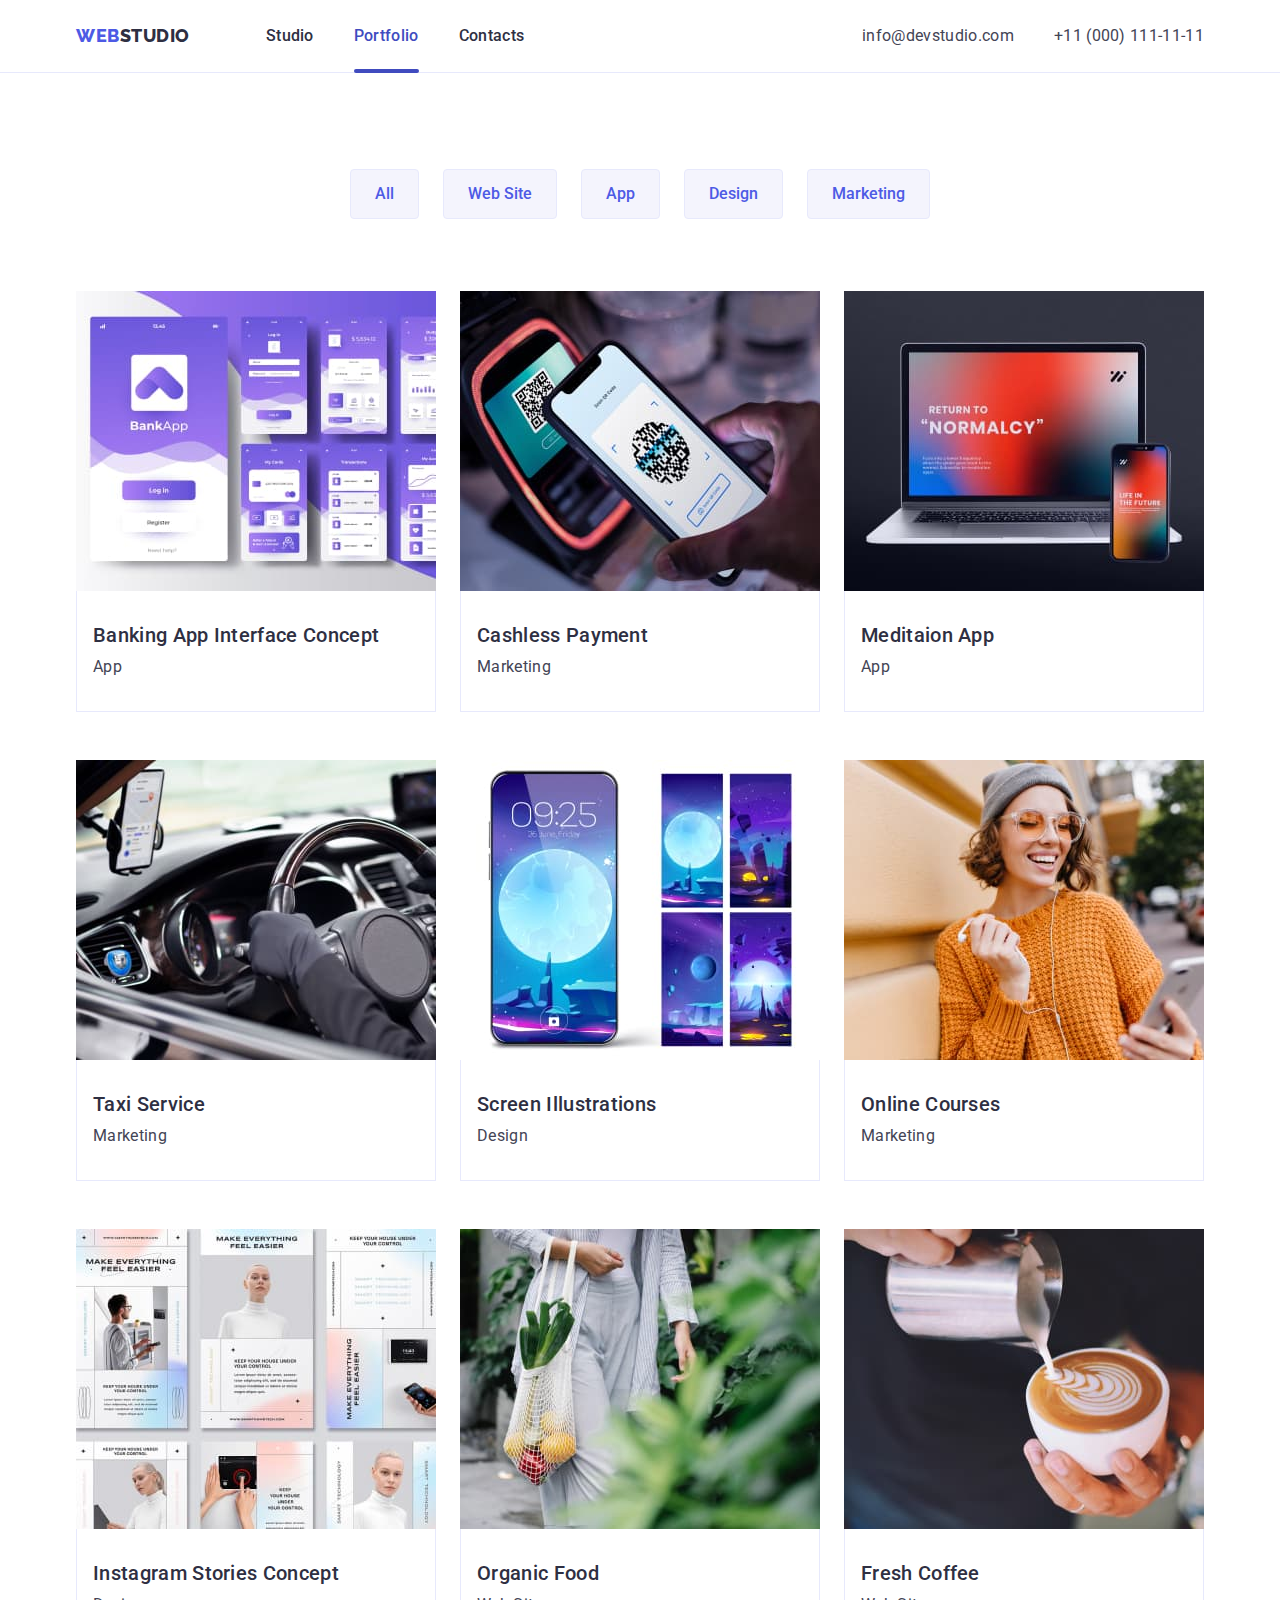
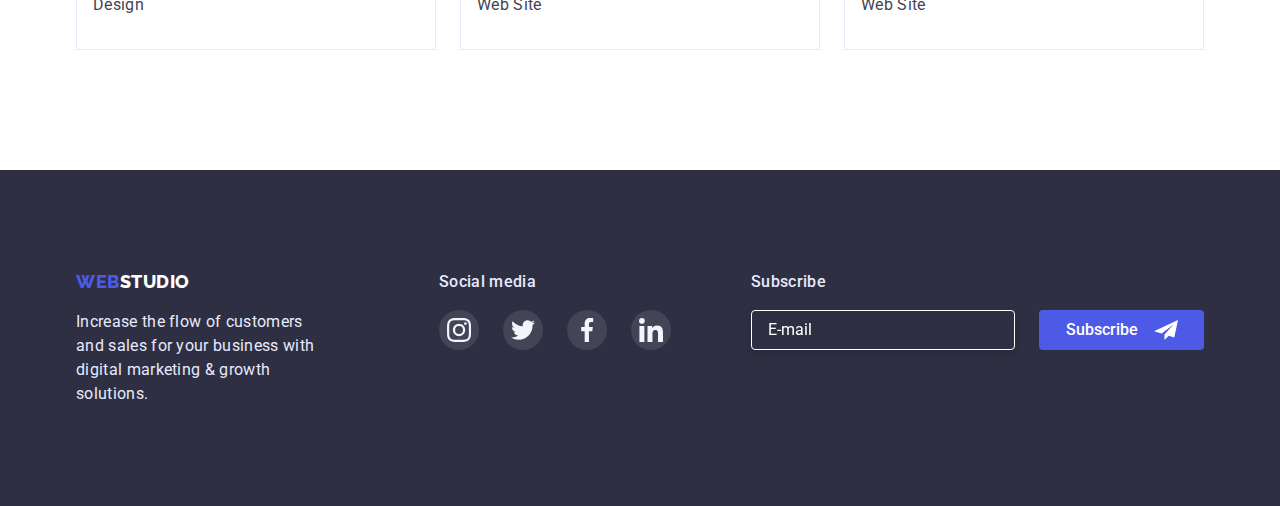
==== commit 3a9bc244: "fix" ====
--- a/portfolio.html
+++ b/portfolio.html
@@ -87,7 +87,7 @@
                   </a>
                 </li>
                 <li>
-                  <a class="navigation-link" href=""> Contacts </a>
+                  <a class="navigation-link mobile-focus" href=""> Contacts </a>
                 </li>
               </div>
             </ul>
@@ -95,7 +95,7 @@
             <ul>
               <div class="mobile-menu-adress">
                 <li>
-                  <a class="address-link" href="tel:+110001111111"
+                  <a class="address-link mobile-focus" href="tel:+110001111111"
                     >+11 (000) 111-11-11</a
                   >
                 </li>
--- a/css/styles.css
+++ b/css/styles.css
@@ -117,10 +117,8 @@
     position: fixed;
     top: 0;
     left: 0;
-    bottom: 0;
     overflow: auto;
     width: 100%;
-    max-height: 796px;
     height: 100%;
     background-color: var(--inverted-text-color);
     transform: translateY(-100%);
@@ -175,6 +173,13 @@
     color: #434455;
 }
 
+.address-link.mobile-focus{
+    color:var(--primary-brand-color);
+}
+
+.navigation-link.mobile-focus{
+    color: var(--pressed-state-color);
+}
 
 /* Header-desktop */
 
@@ -282,6 +287,17 @@
     gap: 72px;
 }
 
+@media screen and (min-width: 768px) {
+    footer .container {
+        max-width: 565px;
+    }
+}
+
+@media screen and (min-width: 1200px) {
+    footer .container {
+        max-width: 1158px;
+    }
+}
 
 @media (min-width: 768px) {
     .footer-container {
@@ -289,7 +305,6 @@
         gap: 24px;
         flex-wrap: wrap;
         flex-basis: calc((100% - 24px) / 2);
-        justify-content: center;
     }
 
 }
@@ -449,8 +464,7 @@
 /* Hero section*/
 .hero{
     background-color: var(--headings-color);
-    background-attachment: fixed;
-    background-image: linear-gradient(rgba(46, 47, 66, 0.7), rgba(46, 47, 66, 0.7)), url(../images/hero-bg.jpg);
+    background-image: linear-gradient(rgba(46, 47, 66, 0.7), rgba(46, 47, 66, 0.7)), url(../images/hero-bg-mobile.jpg);
     background-repeat: no-repeat;
     background-position: center;
     background-size: cover;
@@ -465,14 +479,35 @@
 (min-resolution: 192dpi),
 (min-resolution: 2dppx) {
     .hero {
-        background-image: linear-gradient(rgba(46, 47, 66, 0.7), rgba(46, 47, 66, 0.7)), url(../images/hero-bg@2x.jpg);
-    }
+        background-image: linear-gradient(rgba(46, 47, 66, 0.7), rgba(46, 47, 66, 0.7)), url(../images/hero-bg-mobile@2x.jpg);
+    }
+}
+
+@media (min-width: 768px) {
+    .hero {
+    background-image: linear-gradient(rgba(46, 47, 66, 0.7), rgba(46, 47, 66, 0.7)), url(../images/hero-bg-tablet.jpg);
+    }
+        @media (min-device-pixel-ratio: 2),
+        (min-resolution: 192dpi),
+        (min-resolution: 2dppx) {
+            .hero {
+                background-image: linear-gradient(rgba(46, 47, 66, 0.7), rgba(46, 47, 66, 0.7)), url(../images/hero-bg-tablet@2x.jpg);
+            }
+        }
 }
 
 @media (min-width: 1200px) {
     .hero{
-     padding: 188px 0;
-    }
+    padding: 188px 0;
+    background-image: linear-gradient(rgba(46, 47, 66, 0.7), rgba(46, 47, 66, 0.7)), url(../images/hero-bg-dekstop.jpg);
+    }
+        @media (min-device-pixel-ratio: 2),
+        (min-resolution: 192dpi),
+        (min-resolution: 2dppx) {
+            .hero {
+                background-image: linear-gradient(rgba(46, 47, 66, 0.7), rgba(46, 47, 66, 0.7)), url(../images/hero-bg-dekstop@2x.jpg);
+            }
+        }
 }
 
 .hero-title{
@@ -534,13 +569,6 @@
     }
 }
 
-.benefits-title{
-    color:var(--headings-color);
-    font-weight: 500;
-    font-size: 20px;
-    line-height: 1.2;
-}
-
 .benefits-list{
     display:flex;
     gap:72px;
@@ -552,6 +580,7 @@
     .benefits-list {
      flex-direction: row;
      gap:24px;
+    grid-row-gap: 72px;
     }
     .benefits-item {
         flex-basis: calc((100% - 24px) / 2);
@@ -566,10 +595,29 @@
     }
 }
 
-.benefits-title{
-    margin-bottom:8px;
-}
-
+
+.benefits-title {
+    color: var(--headings-color);
+    margin-bottom: 8px;
+    text-align: center;
+    font-weight: 500;
+    font-size: 36px;
+    line-height: 1.11;
+    letter-spacing: 0.02em;
+}
+
+@media (min-width: 768px) {
+    .benefits-title {
+        text-align: left;
+    }
+}
+@media (min-width: 1200px) {
+    .benefits-title {
+        font-weight: 500;
+        font-size: 20px;
+        line-height: 1.2;
+    }
+}
 .benefits-icon-thumb{
     display:none;
     align-items: center;
@@ -614,7 +662,13 @@
 /* Team section*/
 .team-section{
     background-color: #F4F4FD;
-    padding: 120px 0;
+    padding: 96px 0;
+}
+
+@media (min-width: 1200px) {
+    .team-section {
+        padding: 120px 0;
+    }
 }
 
 .team-card{
@@ -649,6 +703,7 @@
     .team-list {
     flex-direction:row;
     gap: 24px;
+    grid-row-gap: 64px;
     flex-wrap: wrap;
     justify-content: center;
     }
@@ -703,8 +758,14 @@
 /*Customers*/
 
 .customers{
-    padding-top: 143px;
-    padding-bottom:120px;
+    padding: 96px 0;
+}
+
+@media (min-width: 1200px) {
+    .customers {
+        padding-top: 143px;
+        padding-bottom: 120px;
+    }
 }
 
 .customers .section-title{
@@ -717,12 +778,14 @@
     gap: 16px;
     flex-wrap: wrap;
     flex-basis: calc((100% - 16px) / 2);
+    grid-row-gap: 72px;
 }
 
 @media (min-width: 768px) {
     .customers-list {
     flex-basis: calc((100% - 48px) / 3);
-    gap: 24px; 
+    gap: 24px;
+    grid-row-gap: 72px;
     }
 }
 
@@ -789,6 +852,7 @@
     .portfolio-filter-list{
         flex-direction: row;
         gap: 24px;
+        grid-row-gap: 72px;
     }
     .portfolio-project-item {
         flex-basis: calc((100% - 24px) / 2);
@@ -796,9 +860,13 @@
 }
 
 @media (min-width: 1200px) {
+
     .portfolio-project-item {
         flex-basis: calc((100% - 48px) / 3);
         }
+    .portfolio-filter-list {
+        grid-row-gap: 48px;
+    }
 }
 
 .portfolio-filter-btn{
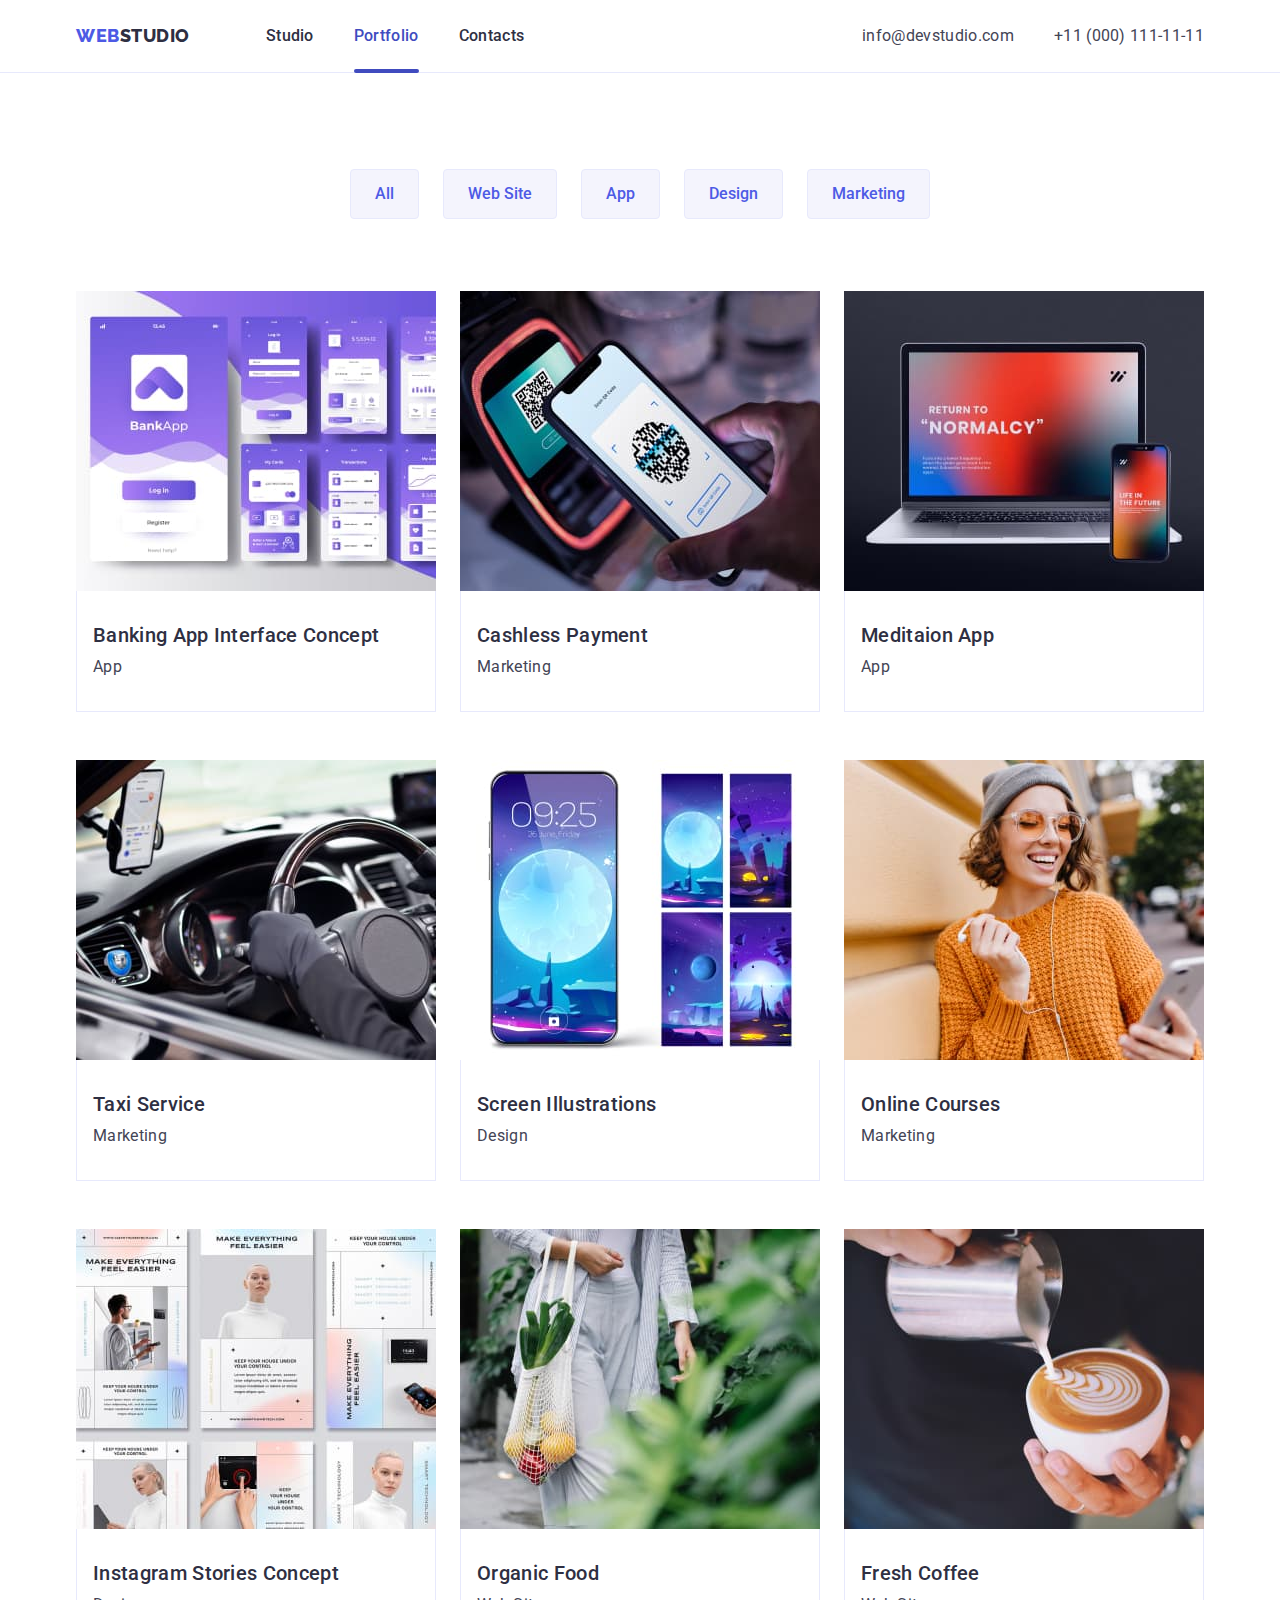
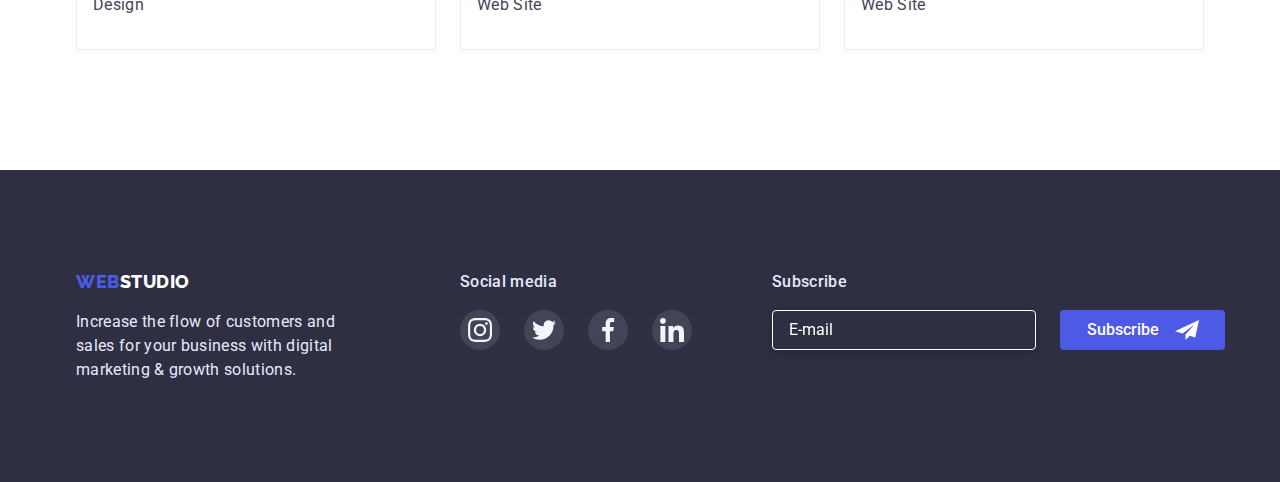
==== commit c4cbf61b: "fix mobile menu" ====
--- a/portfolio.html
+++ b/portfolio.html
@@ -68,16 +68,16 @@
             </svg>
           </button>
         </div>
-        <div class="mobile-menu js-menu-container">
-          <div class="mobile-menu-container">
+        <div class="mobile-menu-container js-menu-container">
+          <div class="mobile-menu-thumb">
             <button class="js-close-menu modal-close" type="button">
               <svg class="modal-button-icon">
                 <use href="./images/icons.svg#icon-close"></use>
               </svg>
             </button>
 
-            <ul>
-              <div class="mobile-menu-navigation">
+            <div class="mobile-menu-navigation">
+              <ul>
                 <li>
                   <a class="navigation-link" href="./index.html"> Studio </a>
                 </li>
@@ -89,11 +89,11 @@
                 <li>
                   <a class="navigation-link mobile-focus" href=""> Contacts </a>
                 </li>
-              </div>
-            </ul>
+              </ul>
+            </div>
 
-            <ul>
-              <div class="mobile-menu-adress">
+            <div class="mobile-menu-adress">
+              <ul>
                 <li>
                   <a class="address-link mobile-focus" href="tel:+110001111111"
                     >+11 (000) 111-11-11</a
@@ -106,8 +106,8 @@
                     >info@devstudio.com</a
                   >
                 </li>
-              </div>
-            </ul>
+              </ul>
+            </div>
             <ul class="socials-list">
               <li class="socials-item">
                 <a class="socials-link" href="#">
--- a/css/styles.css
+++ b/css/styles.css
@@ -112,32 +112,40 @@
     cursor: pointer;
 }
 
- .mobile-menu{
-    padding: 80px 35px 40px 40px;
+ .mobile-menu-container{
     position: fixed;
     top: 0;
     left: 0;
-    overflow: auto;
     width: 100%;
     height: 100%;
     background-color: var(--inverted-text-color);
     transform: translateY(-100%);
     transition: transform 250ms cubic-bezier(0.4, 0, 0.2, 1);
-    font-size:36px;
-    line-heigth:1.11;
-    font-weight:700;
-    letter-spacing: 0.02em;
     z-index: 2;
 } 
 
-.mobile-menu.is-open {
+.mobile-menu-container.is-open {
     transform: translateY(0);
 }
 
 @media (min-width: 768px) {
-    .mobile-menu {
+    .mobile-menu-container {
         display: none;
     }
+}
+
+.mobile-menu-thumb{
+    position: relative;
+    height: 100vh;
+    display: flex;
+    flex-direction: column;
+    align-items: flex-start;
+    padding: 80px 35px 40px 40px;
+    font-size: 36px;
+    line-heigth: 1.11;
+    font-weight: 700;
+    letter-spacing: 0.02em;
+    overflow: auto;
 }
 .mobile-menu-navigation .navigation-link {
     padding: 0;
@@ -147,7 +155,7 @@
     display: flex;
     flex-direction: column;
     gap: 20px;
-    margin-bottom: 264px;
+    margin-bottom: auto;
 }
 
 .mobile-menu-adress{
@@ -177,9 +185,20 @@
     color:var(--primary-brand-color);
 }
 
+
+
 .navigation-link.mobile-focus{
     color: var(--pressed-state-color);
 }
+
+@media (max-width: 320px){
+    .address-link.mobile-focus{
+        font-size: 20px;
+        line-height: 1.2;
+        font-weight: 500;
+    }
+}
+
 
 /* Header-desktop */
 
@@ -348,11 +367,15 @@
         }
 }
 
+.footer-description{
+    margin: 0 auto;
+    min-width: 264px;
+}
 
 .footer-info {
     color: var(--accent-color);
     max-width: 264px;
-    text-align: left;
+    margin: 0 auto;
 }
 
 
